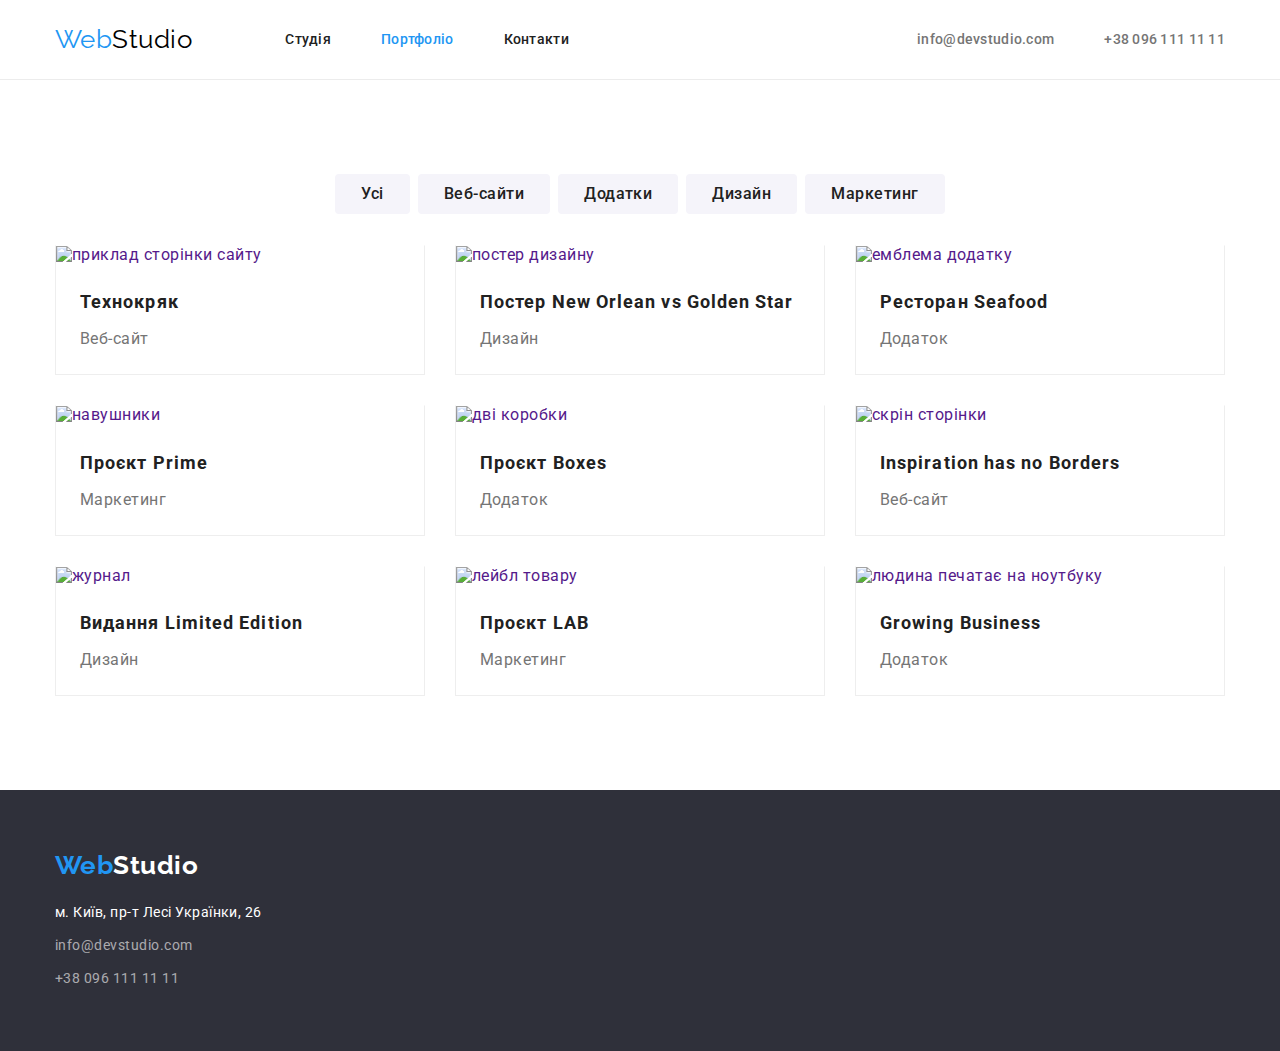
==== portfolio.html @ fc0b7656 "Добавляє стартове оформлення  hw-03" ====
<!DOCTYPE html>
<html lang="uk">
  <head>
    <meta charset="UTF-8" />
    <meta http-equiv="X-UA-Compatible" content="IE=edge" />
    <meta name="viewport" content="width=device-width, initial-scale=1.0" />
    <title>Портфоліо</title>
    <link rel="preconnect" href="https://fonts.googleapis.com" />
    <link rel="preconnect" href="https://fonts.gstatic.com" crossorigin />
    <link
      href="https://fonts.googleapis.com/css2?family=Raleway:wght@700&family=Roboto:wght@400;500;700;900&display=swap"
      rel="stylesheet"
    />
    <link
      rel="stylesheet"
      href="https://cdnjs.cloudflare.com/ajax/libs/modern-normalize/1.1.0/modern-normalize.min.css"
    />
    <link rel="stylesheet" href="./css/styles.css" />
  </head>
  <body>
    <!--Section header-->
    <header class="page-header">
      <div class="container">
        <div class="main-site">
          <nav class="main-nav">
            <a href="./index.html" class="logo link"><span class="logo-web">Web</span>Studio</a>
            <ul class="site-nav list">
              <li class="item">
                <a href="./index.html" class="link">Студія</a>
              </li>
              <li class="item">
                <a href="./portfolio.html" class="link current">Портфоліо</a>
              </li>
              <li class="item">
                <a href="" class="link">Контакти</a>
              </li>
            </ul>
          </nav>
          <ul class="auth-nav list">
            <li class="item">
              <a
                href="mailto:info@devstudio.com"
                target="_blank"
                rel="noopener noreferrer nofollow"
                class="link"
                >info@devstudio.com</a
              >
            </li>
            <li class="item">
              <a
                href="tel:+380961111111"
                target="_blank"
                rel="noopener noreferrer nofollow"
                class="link"
                >+38 096 111 11 11</a
              >
            </li>
          </ul>
        </div>
      </div>
    </header>
    <!--Section main-->
    <main>
      <!--Section proposition-->
      <section class="proposition section">
        <div class="container">
          <h1 class="visually-hidden">Види послуг</h1>
          <ul class="button-list list">
            <li class="item">
              <button type="button" class="btn">Усі</button>
            </li>
            <li class="item">
              <button type="button" class="btn">Веб-сайти</button>
            </li>
            <li class="item">
              <button type="button" class="btn">Додатки</button>
            </li>
            <li class="item">
              <button type="button" class="btn">Дизайн</button>
            </li>
            <li class="item">
              <button type="button" class="btn">Маркетинг</button>
            </li>
          </ul>
        </div>
        <div class="container">
          <ul class="proposition-list list">
            <li class="item">
              <div class="border-cards">
                <a href="" class="proposition-item link">
                  <img src="./images/web-page.jpg" alt="приклад сторінки сайту" width="370" />
                </a>
                <a href="" class="proposition-item link">
                  <h2 class="proposition-title">Технокряк</h2>
                </a>
                <a href="" class="proposition-item link">
                  <p class="proposition-text">Веб-сайт</p>
                </a>
              </div class="border-cards">
            </li>
            <li class="item">
              <div class="border-cards">
                <a href="" class="proposition-item link">
                  <img src="./images/poster-ph.jpg" alt="постер дизайну" width="370" />
                </a>
                <a href="" class="proposition-item link">
                  <h2 class="proposition-title">Постер New Orlean vs Golden Star</h2>
                </a>
                <a href="" class="proposition-item link">
                  <p class="proposition-text">Дизайн</p>
                </a>
              </div class="border-cards">
            </li>
            <li class="item">
              <div class="border-cards">
                <a href="" class="proposition-item link">
                  <img src="./images/emblem-ph.jpg" alt="емблема додатку" width="370" />
                </a>
                <a href="" class="proposition-item link">
                  <h2 class="proposition-title">Ресторан Seafood</h2>
                </a>
                <a href="" class="proposition-item link">
                  <p class="proposition-text">Додаток</p>
                </a>
              </div class="border-cards">
            </li>
            <li class="item">
             <div class="border-cards">
                <a href="" class="proposition-item link">
                  <img src="./images/headphones-ph.jpg" alt="навушники" width="370" />
                </a>
                <a href="" class="proposition-item link">
                  <h2 class="proposition-title">Проєкт Prime</h2>
                </a>
                <a href="" class="proposition-item link">
                  <p class="proposition-text">Маркетинг</p>
                </a>
             </div class="border-cards">
            </li>
            <li class="item">
              <div class="border-cards">
                <a href="" class="proposition-item link">
                  <img src="./images/boxes-ph.jpg" alt="дві коробки" width="370" />
                </a>
                <a href="" class="proposition-item link">
                  <h2 class="proposition-title">Проєкт Boxes</h2>
                </a>
                <a href="" class="proposition-item link">
                  <p class="proposition-text">Додаток</p>
                </a>
              </div class="border-cards">
            </li>
            <li class="item">
              <div class="border-cards">
                <a href="" class="proposition-item link">
                  <img src="./images/screen-ph.jpg" alt="скрін сторінки" width="370" />
                </a>
                <a href="" class="proposition-item link">
                  <h2 class="proposition-title">Inspiration has no Borders</h2>
                </a>
                <a href="" class="proposition-item link">
                  <p class="proposition-text">Веб-сайт</p>
                </a>
              </div class="border-cards">
            </li>
            <li class="item">
              <div class="border-cards">
              <a href="" class="proposition-item link">
                <img src="./images/magazine-ph.jpg" alt="журнал" width="370" />
              </a>
              <a href="" class="proposition-item link">
                  <h2 class="proposition-title">Видання Limited Edition</h2>
                </a>
                <a href="" class="proposition-item link">
                  <p class="proposition-text">Дизайн</p>
                </a>
              </div>
            </li>
            <li class="item">
              <div class="border-cards">
                  <a href="" class="proposition-item link">
                    <img src="./images/label-ph.jpg" alt="лейбл товару" width="370" />
                  </a>
                  <a href="" class="proposition-item link">
                    <h2 class="proposition-title">Проєкт LAB</h2>
                  </a>
                  <a href="" class="proposition-item link">
                    <p class="proposition-text">Маркетинг</p>
                  </a>
               </div class="border-cards">
            </li>
            <li class="item">
              <div class="border-cards">
                <a href="" class="proposition-item link">
                  <img src="./images/laptop-ph.jpg" alt="людина печатає на ноутбуку" width="370" />
                </a>
                <a href="" class="proposition-item link">
                  <h2 class="proposition-title">Growing Business</h2>
                </a>
                <a href="" class="proposition-item link">
                  <p class="proposition-text">Додаток</p>
                </a>
              </div class="border-cards">
            </li>
          </ul>
        </div>
      </section>
    </main>
    <footer class="footer">
      <div class="container">
        <a href="./index.html" class="footer-logo link"
          ><span class="footer-logo-web">Web</span>Studio</a
        >
        <address class="address">
          <ul class="address-list list">
            <li class="adress-list-item">
              <a
                class="address-text link"
                href="https://goo.gl/maps/JUPpin5RbH5UVB4i6"
                target="_blank"
                rel="noopener noreferrer"
              >
                м. Київ, пр-т Лесі Українки, 26</a
              >
            </li>
            <li class="adress-list-item">
              <a
                class="address-mail link"
                href="mailto:info@devstudio.com"
                target="_blank"
                rel="noopener noreferrer nofollow"
                >info@devstudio.com</a
              >
            </li>
            <li class="adress-list-item">
              <a
                class="address-tel link"
                href="tel:+380961111111"
                target="_blank"
                rel="noopener noreferrer nofollow"
                >+38 096 111 11 11</a
              >
            </li>
          </ul>
        </address>
      </div>
    </footer>
  </body>
</html>
---- css/styles.css ----
/*html {
  box-sizing: border-box;
}

*,
*::before,
*::after {
  box-sizing: inherit;
}*/
:root {
  --primary-text-color: #757575;
  --secondary-text-color: #212121;
  --accent-text-color: #2196f3;
  --white-text-color: #ffffff;
  --black-text-color: #000000;
  --primary-background-color: #ffffff;
  --secondary-background-color: #f5f4fa;
  --accent-background-color: #2196f3;
  --footer-background-color: #2f303a;
  --logo-font-family: 'Raleway', 'cursive';
}
body {
  background-color: var(--primary-background-color);
  color: var(--primary-text-color);
  font-family: 'Roboto', sans-serif;
  font-style: normal;
  font-weight: 400;
  letter-spacing: 0.03em;
}
.container {
  width: 1200px;
  margin: 0 auto;
  padding-left: 15px;
  padding-right: 15px;
  /* outline: 1px dotted red; */
}
.section {
  padding-top: 94px;
  padding-bottom: 94px;
  margin-top: 0px;
  margin-bottom: 0px;
  /*outline: 1px dashed red;*/
}
h1,
h2,
h3,
h4,
h5,
h6,
ul,
p {
  padding: 0 0;
  margin: 0 0;
}
/* ----- section header -------*/
.list {
  list-style: none;
}
.link {
  display: block;
  text-decoration: none;
}
.link:hover,
.link:focus {
  color: var(--accent-text-color);
}
.page-header {
  height: 80px;
  border-bottom: 1px solid #ececec;
}
.logo {
  margin-right: 93px;
  padding-top: 24px;
  padding-bottom: 25px;
  color: var(--black-text-color);
  font-family: var(--logo-font-family);
  font-size: 26px;
  line-height: 1.2;
}
.logo-web {
  color: var(--accent-text-color);
}

.main-site {
  display: flex;
  align-items: center;
}
.main-nav {
  display: flex;
  align-items: center;
}
.site-nav {
  display: flex;
}
.site-nav .item {
  margin-right: 50px;
}
.site-nav .item:last-child {
  margin-right: 0px;
}
.site-nav .link {
  display: block;
  padding: 32px 0px;

  color: var(--secondary-text-color);
  font-weight: 500;
  font-size: 14px;
  line-height: 1.14;
  letter-spacing: 0.02em;
}
.site-nav .link:hover,
.site-nav .link:focus {
  color: var(--accent-text-color);
}
.site-nav .link.current {
  color: var(--accent-text-color);
}
.auth-nav {
  display: flex;
  align-items: center;
  margin-left: auto;
}
.auth-nav .item + .item {
  margin-left: 50px;
}
.auth-nav .link {
  display: block;
  padding: 32px 0px;

  color: var(--primary-text-color);
  font-weight: 500;
  font-size: 14px;
  line-height: 1.14;
  letter-spacing: 0.02em;
}
.auth-nav .link:hover,
.auth-nav .link:focus {
  color: var(--accent-text-color);
}
/*-------- section hero ----------*/
.hero {
  text-align: center;
  background-color: #2f303a;
  padding-top: 200px;
  padding-bottom: 200px;
}

.hero-title {
  width: 696px;
  margin: auto;

  color: var(--white-text-color);
  font-weight: 900;
  font-size: 44px;
  line-height: 1.36;
  letter-spacing: 0.06em;
  text-transform: uppercase;
}
.hero-button {
  display: inline-block;
  margin-top: 30px;
  min-width: 216px;
  padding: 10px 32px;

  color: var(--white-text-color);
  font-family: inherit;
  font-weight: 700;
  font-size: 16px;
  line-height: 1.87;
  letter-spacing: 0.06em;
  text-align: center;
  background: var(--accent-background-color);
  box-shadow: 0px 4px 4px rgba(0, 0, 0, 0.15);
  border: 1px solid transparent;
  border-radius: 4px;
}

.hero-button:hover,
.hero-button:focus,
.hero-button:active {
  cursor: pointer;
  background: #188ce8;
}

/* -----section adjectives-----*/
.visually-hidden {
  position: absolute;
  white-space: nowrap;
  width: 1px;
  height: 1px;
  overflow: hidden;
  border: 0;
  padding: 0;
  clip: rect(0 0 0 0);
  clip-path: inset(50%);
  margin: -1px;
}
.adjectives {
  padding-bottom: 0;
}
.adjectives-type {
  display: flex;
}
.adjectives-type .item {
  display: flex;
  flex-direction: column;
  flex-wrap: wrap;
  width: 270px;
}
.adjectives-type .item + .item {
  margin-left: 30px;
}

.adjectives-title {
  padding-bottom: 10px;
  color: var(--secondary-text-color);
  font-weight: 700;
  font-size: 14px;
  line-height: 1.14;
  text-transform: uppercase;
}
.adjectives-text {
  font-size: 14px;
  line-height: 1.71;
}
/* -------------sectiong works---------*/
.photo {
  display: block;
  margin-bottom: 0;
  padding-bottom: 0;
}
.works-title,
.team-title {
  font-weight: 700;
  font-size: 36px;
  line-height: 1.16;
  text-align: center;
  color: var(--secondary-text-color);
}
.works-type {
  display: flex;
  margin-top: 50px;
}
.works-type .item {
  display: flex;
}
.works-type .item + .item {
  margin-left: 30px;
}

/* -------------sectiong team---------*/
.team {
  background-color: var(--secondary-background-color);
}
.team-type {
  display: flex;
}
.team-type .item {
  display: flex;
  margin-top: 50px;
  flex-direction: column;
  align-items: center;

  background: #ffffff;
  box-shadow: 0px 1px 3px rgba(0, 0, 0, 0.12), 0px 1px 1px rgba(0, 0, 0, 0.14),
    0px 2px 1px rgba(0, 0, 0, 0.2);
  border-radius: 0px 0px 4px 4px;
}
.team-type .item + .item {
  margin-left: 30px;
}
.team-title-name {
  margin-top: 30px;
  color: var(--secondary-text-color);
  font-weight: 500;
  font-size: 16px;
  line-height: 1.18;
}
.team-text {
  margin-top: 10px;
  margin-bottom: 30px;
  font-size: 16px;
  line-height: 1.18;
}
/* -------footer-------*/
.footer {
  padding-top: 60px;
  padding-bottom: 60px;
  background-color: var(--footer-background-color);
}
.footer-logo {
  padding-bottom: 20px;

  font-family: var(--logo-font-family);
  font-weight: 700;
  font-size: 26px;
  line-height: 1.19;
  color: var(--white-text-color);
}
.footer-logo-web {
  color: var(--accent-text-color);
}
.address {
  font-style: normal;
  font-size: 14px;
  line-height: 1.71;
}
.address-text {
  color: var(--white-text-color);
  display: block;
  padding-bottom: 9px;
}
/* .adress-list-item {
  margin-bottom: 9px;
}
.adress-list-item:last-child {
  margin: 0px;
} */
.address-mail,
.address-tel {
  color: rgba(255, 255, 255, 0.6);
}
.address-mail {
  padding-bottom: 9px;
}

/* ---------portfolio page---------*/
.btn {
  display: block;
  padding: 6px 25px;
  font-family: inherit;
  font-style: inherit;
  font-weight: 500;
  font-size: 16px;
  line-height: 1.62;
  text-align: center;
  letter-spacing: inherit;
  cursor: pointer;
  color: var(--secondary-text-color);
  background: var(--secondary-background-color);
  border-radius: 4px;
  border: 1px solid transparent;
}
.btn:hover,
.btn:focus,
.btn:active {
  display: block;
  font-family: inherit;
  font-style: inherit;
  font-weight: 500;
  font-size: 16px;
  line-height: 1.62;
  text-align: center;
  letter-spacing: inherit;
  cursor: pointer;
  color: var(--white-text-color);
  background: var(--accent-background-color);
  box-shadow: 0px 3px 1px rgba(0, 0, 0, 0.1), 0px 1px 2px rgba(0, 0, 0, 0.08),
    0px 2px 2px rgba(0, 0, 0, 0.12);
  border-radius: 4px;
  border: 1px solid transparent;
}
.button-list .item {
  display: flex;
  flex-direction: column;
}
.button-list .item + .item {
  margin-left: 8px;
  padding-bottom: 16px;
}
.button-list {
  display: flex;
  justify-content: center;
  /* margin-bottom: 50px; */
}

/*.proposition-item {
  color: inherit;
}*/
.proposition-title {
  margin-top: 20px;
  margin-left: 24px;
  margin-right: 24px;
  font-weight: 700;
  font-size: 18px;
  line-height: 2;
  letter-spacing: 0.06em;
  color: var(--secondary-text-color);
}
.proposition-text {
  margin-top: 4px;
  margin-bottom: 20px;
  margin-left: 24px;
  margin-right: 24px;
  font-size: 16px;
  line-height: 1.87;
  color: var(--primary-text-color);
}
.proposition-list .item {
  display: flex;
  width: calc((100-60px / 3));
  margin: 15px;
  flex-direction: column;
  align-items: flex-start;
  /* border-bottom: 1px solid #eeeeee;*/
}
.proposition-list .item:nth-last-child(-n + 3) {
  margin-bottom: 0;
}
.proposition-list {
  display: flex;
  flex-wrap: wrap;
  margin: 0 -15px;
}
/* .border-cards {
  margin: 20 120px;
  border-left: 1px solid #eee;
  border-right: 1px solid #eee;
  border-top: 1px solid transparent;
  border-bottom: 1px solid #eee;
} */
.border-cards {
  width: 370px;
  border-top: 1px solid transparent;
  border-bottom: 1px solid #eee;
  border-right: 1px solid #eee;
  border-left: 1px solid #eee;
}
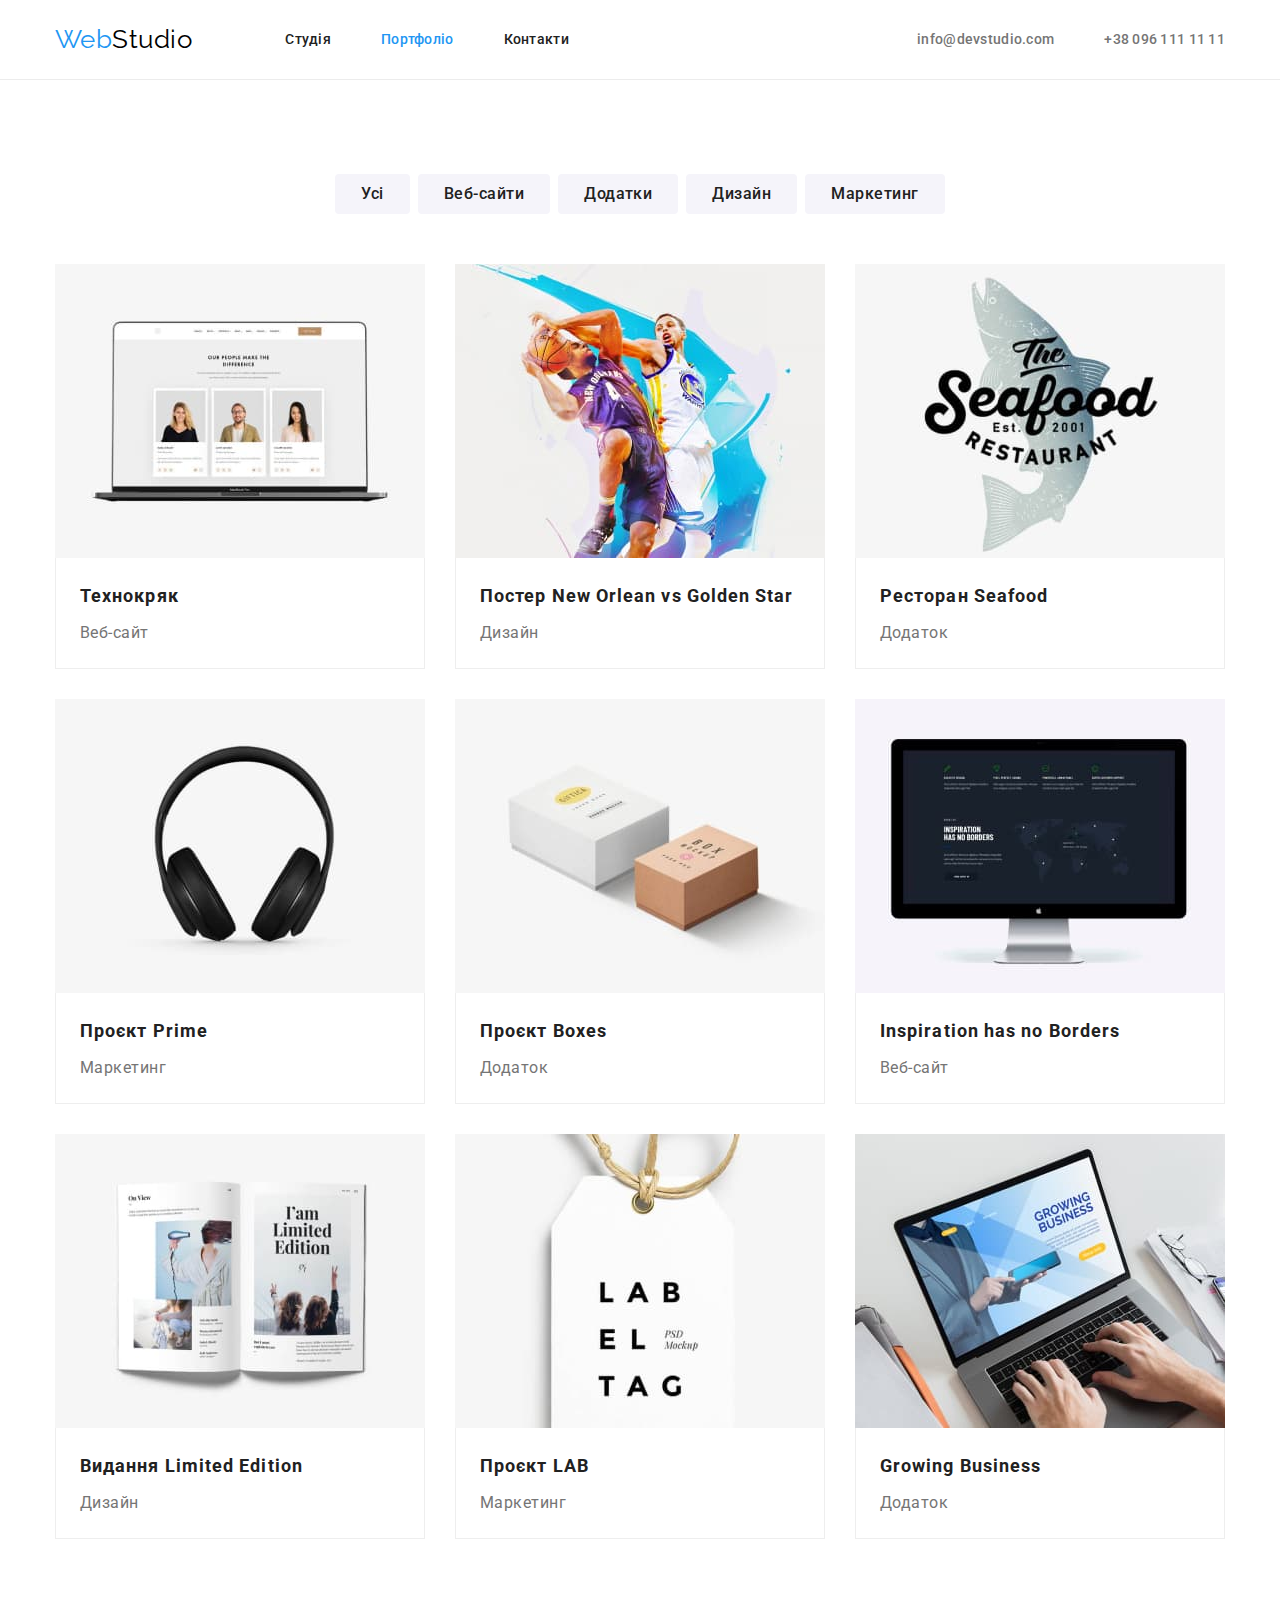
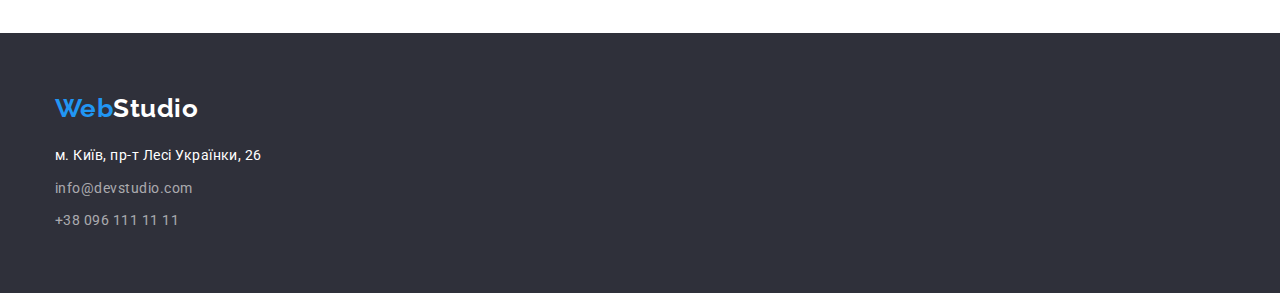
==== commit 9e20ad98: "Змінює властивості в сітці сторінки Портфоліо" ====
--- a/portfolio.html
+++ b/portfolio.html
@@ -32,7 +32,7 @@
                 <a href="./portfolio.html" class="link current">Портфоліо</a>
               </li>
               <li class="item">
-                <a href="" class="link">Контакти</a>
+                <a href="#" class="link">Контакти</a>
               </li>
             </ul>
           </nav>
@@ -82,125 +82,91 @@
               <button type="button" class="btn">Маркетинг</button>
             </li>
           </ul>
-        </div>
-        <div class="container">
           <ul class="proposition-list list">
             <li class="item">
+              <a href="#" class="proposition-item link">
+                <img src="./images/web-page.jpg" alt="приклад сторінки сайту" width="370" />
+                <div class="border-cards">
+                  <div class="proposition-item link">
+                    <h2 class="proposition-title">Технокряк</h2>
+                  </div>
+                  <div class="proposition-item link">
+                    <p class="proposition-text">Веб-сайт</p>
+                  </div>
+                </div>
+              </a>
+            </li>
+            <li class="item">
+              <a href="#" class="proposition-item link">
+                <img src="./images/poster-ph.jpg" alt="постер дизайну" width="370" />
+                <div class="border-cards">
+                  <div><h2 class="proposition-title">Постер New Orlean vs Golden Star</h2></div>
+                  <div><p class="proposition-text">Дизайн</p></div>
+                </div>
+              </a>
+            </li>
+            <li class="item">
+              <a href="#" class="proposition-item link">
+                <img src="./images/emblem-ph.jpg" alt="емблема додатку" width="370" />
+                <div class="border-cards">
+                  <div><h2 class="proposition-title">Ресторан Seafood</h2></div>
+                  <div><p class="proposition-text">Додаток</p></div>
+                </div>
+              </a>
+            </li>
+            <li class="item">
+              <a href="#" class="proposition-item link">
+                <img src="./images/headphones-ph.jpg" alt="навушники" width="370" />
+                <div class="border-cards">
+                  <div><h2 class="proposition-title">Проєкт Prime</h2></div>
+                  <div><p class="proposition-text">Маркетинг</p></div>
+                </div>
+              </a>
+            </li>
+            <li class="item">
+              <a href="#" class="proposition-item link">
+                <img src="./images/boxes-ph.jpg" alt="дві коробки" width="370" />
+                <div class="border-cards">
+                  <div><h2 class="proposition-title">Проєкт Boxes</h2></div>
+                  <div><p class="proposition-text">Додаток</p></div>
+                </div>
+              </a>
+            </li>
+            <li class="item">
+              <a href="#" class="proposition-item link">
+                <img src="./images/screen-ph.jpg" alt="скрін сторінки" width="370" />
+                <div class="border-cards">
+                  <div><h2 class="proposition-title">Inspiration has no Borders</h2></div>
+                  <div><p class="proposition-text">Веб-сайт</p></div>
+                </div>
+              </a>
+            </li>
+            <li class="item">
+              <a href="#" class="proposition-item link">
+                <img src="./images/magazine-ph.jpg" alt="журнал" width="370" />
+                <div class="border-cards">
+                  <div><h2 class="proposition-title">Видання Limited Edition</h2></div>
+                  <div><p class="proposition-text">Дизайн</p></div>
+                </div>
+              </a>
+            </li>
+            <li class="item">
+              <a href="#" class="proposition-item link">
+                <img src="./images/label-ph.jpg" alt="лейбл товару" width="370" />
+                <div class="border-cards">
+                  <div><h2 class="proposition-title">Проєкт LAB</h2></div>
+                  <div><p class="proposition-text">Маркетинг</p></div>
+                </div>
+              </a>
+            </li>
+            <li class="item">
+              <a href="#" class="proposition-item link">
+                <img src="./images/laptop-ph.jpg" alt="людина печатає на ноутбуку" width="370" />
+              </a>
               <div class="border-cards">
-                <a href="" class="proposition-item link">
-                  <img src="./images/web-page.jpg" alt="приклад сторінки сайту" width="370" />
-                </a>
-                <a href="" class="proposition-item link">
-                  <h2 class="proposition-title">Технокряк</h2>
-                </a>
-                <a href="" class="proposition-item link">
-                  <p class="proposition-text">Веб-сайт</p>
-                </a>
-              </div class="border-cards">
-            </li>
-            <li class="item">
-              <div class="border-cards">
-                <a href="" class="proposition-item link">
-                  <img src="./images/poster-ph.jpg" alt="постер дизайну" width="370" />
-                </a>
-                <a href="" class="proposition-item link">
-                  <h2 class="proposition-title">Постер New Orlean vs Golden Star</h2>
-                </a>
-                <a href="" class="proposition-item link">
-                  <p class="proposition-text">Дизайн</p>
-                </a>
-              </div class="border-cards">
-            </li>
-            <li class="item">
-              <div class="border-cards">
-                <a href="" class="proposition-item link">
-                  <img src="./images/emblem-ph.jpg" alt="емблема додатку" width="370" />
-                </a>
-                <a href="" class="proposition-item link">
-                  <h2 class="proposition-title">Ресторан Seafood</h2>
-                </a>
-                <a href="" class="proposition-item link">
-                  <p class="proposition-text">Додаток</p>
-                </a>
-              </div class="border-cards">
-            </li>
-            <li class="item">
-             <div class="border-cards">
-                <a href="" class="proposition-item link">
-                  <img src="./images/headphones-ph.jpg" alt="навушники" width="370" />
-                </a>
-                <a href="" class="proposition-item link">
-                  <h2 class="proposition-title">Проєкт Prime</h2>
-                </a>
-                <a href="" class="proposition-item link">
-                  <p class="proposition-text">Маркетинг</p>
-                </a>
-             </div class="border-cards">
-            </li>
-            <li class="item">
-              <div class="border-cards">
-                <a href="" class="proposition-item link">
-                  <img src="./images/boxes-ph.jpg" alt="дві коробки" width="370" />
-                </a>
-                <a href="" class="proposition-item link">
-                  <h2 class="proposition-title">Проєкт Boxes</h2>
-                </a>
-                <a href="" class="proposition-item link">
-                  <p class="proposition-text">Додаток</p>
-                </a>
-              </div class="border-cards">
-            </li>
-            <li class="item">
-              <div class="border-cards">
-                <a href="" class="proposition-item link">
-                  <img src="./images/screen-ph.jpg" alt="скрін сторінки" width="370" />
-                </a>
-                <a href="" class="proposition-item link">
-                  <h2 class="proposition-title">Inspiration has no Borders</h2>
-                </a>
-                <a href="" class="proposition-item link">
-                  <p class="proposition-text">Веб-сайт</p>
-                </a>
-              </div class="border-cards">
-            </li>
-            <li class="item">
-              <div class="border-cards">
-              <a href="" class="proposition-item link">
-                <img src="./images/magazine-ph.jpg" alt="журнал" width="370" />
-              </a>
-              <a href="" class="proposition-item link">
-                  <h2 class="proposition-title">Видання Limited Edition</h2>
-                </a>
-                <a href="" class="proposition-item link">
-                  <p class="proposition-text">Дизайн</p>
-                </a>
+                <div><h2 class="proposition-title">Growing Business</h2></div>
+                <div><p class="proposition-text">Додаток</p></div>
               </div>
-            </li>
-            <li class="item">
-              <div class="border-cards">
-                  <a href="" class="proposition-item link">
-                    <img src="./images/label-ph.jpg" alt="лейбл товару" width="370" />
-                  </a>
-                  <a href="" class="proposition-item link">
-                    <h2 class="proposition-title">Проєкт LAB</h2>
-                  </a>
-                  <a href="" class="proposition-item link">
-                    <p class="proposition-text">Маркетинг</p>
-                  </a>
-               </div class="border-cards">
-            </li>
-            <li class="item">
-              <div class="border-cards">
-                <a href="" class="proposition-item link">
-                  <img src="./images/laptop-ph.jpg" alt="людина печатає на ноутбуку" width="370" />
-                </a>
-                <a href="" class="proposition-item link">
-                  <h2 class="proposition-title">Growing Business</h2>
-                </a>
-                <a href="" class="proposition-item link">
-                  <p class="proposition-text">Додаток</p>
-                </a>
-              </div class="border-cards">
             </li>
           </ul>
         </div>
--- a/css/styles.css
+++ b/css/styles.css
@@ -229,6 +229,9 @@
   margin-bottom: 0;
   padding-bottom: 0;
 }
+img {
+  display: block;
+}
 .works-title,
 .team-title {
   font-weight: 700;
@@ -289,7 +292,7 @@
   background-color: var(--footer-background-color);
 }
 .footer-logo {
-  padding-bottom: 20px;
+  margin-bottom: 20px;
 
   font-family: var(--logo-font-family);
   font-weight: 700;
@@ -308,21 +311,20 @@
 .address-text {
   color: var(--white-text-color);
   display: block;
-  padding-bottom: 9px;
-}
-/* .adress-list-item {
+}
+.adress-list-item {
   margin-bottom: 9px;
 }
 .adress-list-item:last-child {
   margin: 0px;
-} */
+}
 .address-mail,
 .address-tel {
   color: rgba(255, 255, 255, 0.6);
 }
-.address-mail {
+/* .address-mail {
   padding-bottom: 9px;
-}
+} */
 
 /* ---------portfolio page---------*/
 .btn {
@@ -371,14 +373,9 @@
 .button-list {
   display: flex;
   justify-content: center;
-  /* margin-bottom: 50px; */
-}
-
-/*.proposition-item {
-  color: inherit;
-}*/
+  margin-bottom: 34px;
+}
 .proposition-title {
-  margin-top: 20px;
   margin-left: 24px;
   margin-right: 24px;
   font-weight: 700;
@@ -389,40 +386,30 @@
 }
 .proposition-text {
   margin-top: 4px;
-  margin-bottom: 20px;
   margin-left: 24px;
   margin-right: 24px;
   font-size: 16px;
   line-height: 1.87;
   color: var(--primary-text-color);
 }
+.proposition-list {
+  display: flex;
+  flex-wrap: wrap;
+  gap: 30px;
+}
 .proposition-list .item {
   display: flex;
   width: calc((100-60px / 3));
-  margin: 15px;
   flex-direction: column;
   align-items: flex-start;
-  /* border-bottom: 1px solid #eeeeee;*/
 }
 .proposition-list .item:nth-last-child(-n + 3) {
   margin-bottom: 0;
 }
-.proposition-list {
-  display: flex;
-  flex-wrap: wrap;
-  margin: 0 -15px;
-}
-/* .border-cards {
-  margin: 20 120px;
-  border-left: 1px solid #eee;
-  border-right: 1px solid #eee;
-  border-top: 1px solid transparent;
-  border-bottom: 1px solid #eee;
-} */
+
 .border-cards {
   width: 370px;
-  border-top: 1px solid transparent;
-  border-bottom: 1px solid #eee;
-  border-right: 1px solid #eee;
-  border-left: 1px solid #eee;
-}
+  padding: 20px 0 20px 0;
+  border: 1px solid #eee;
+  border-top: 0;
+}
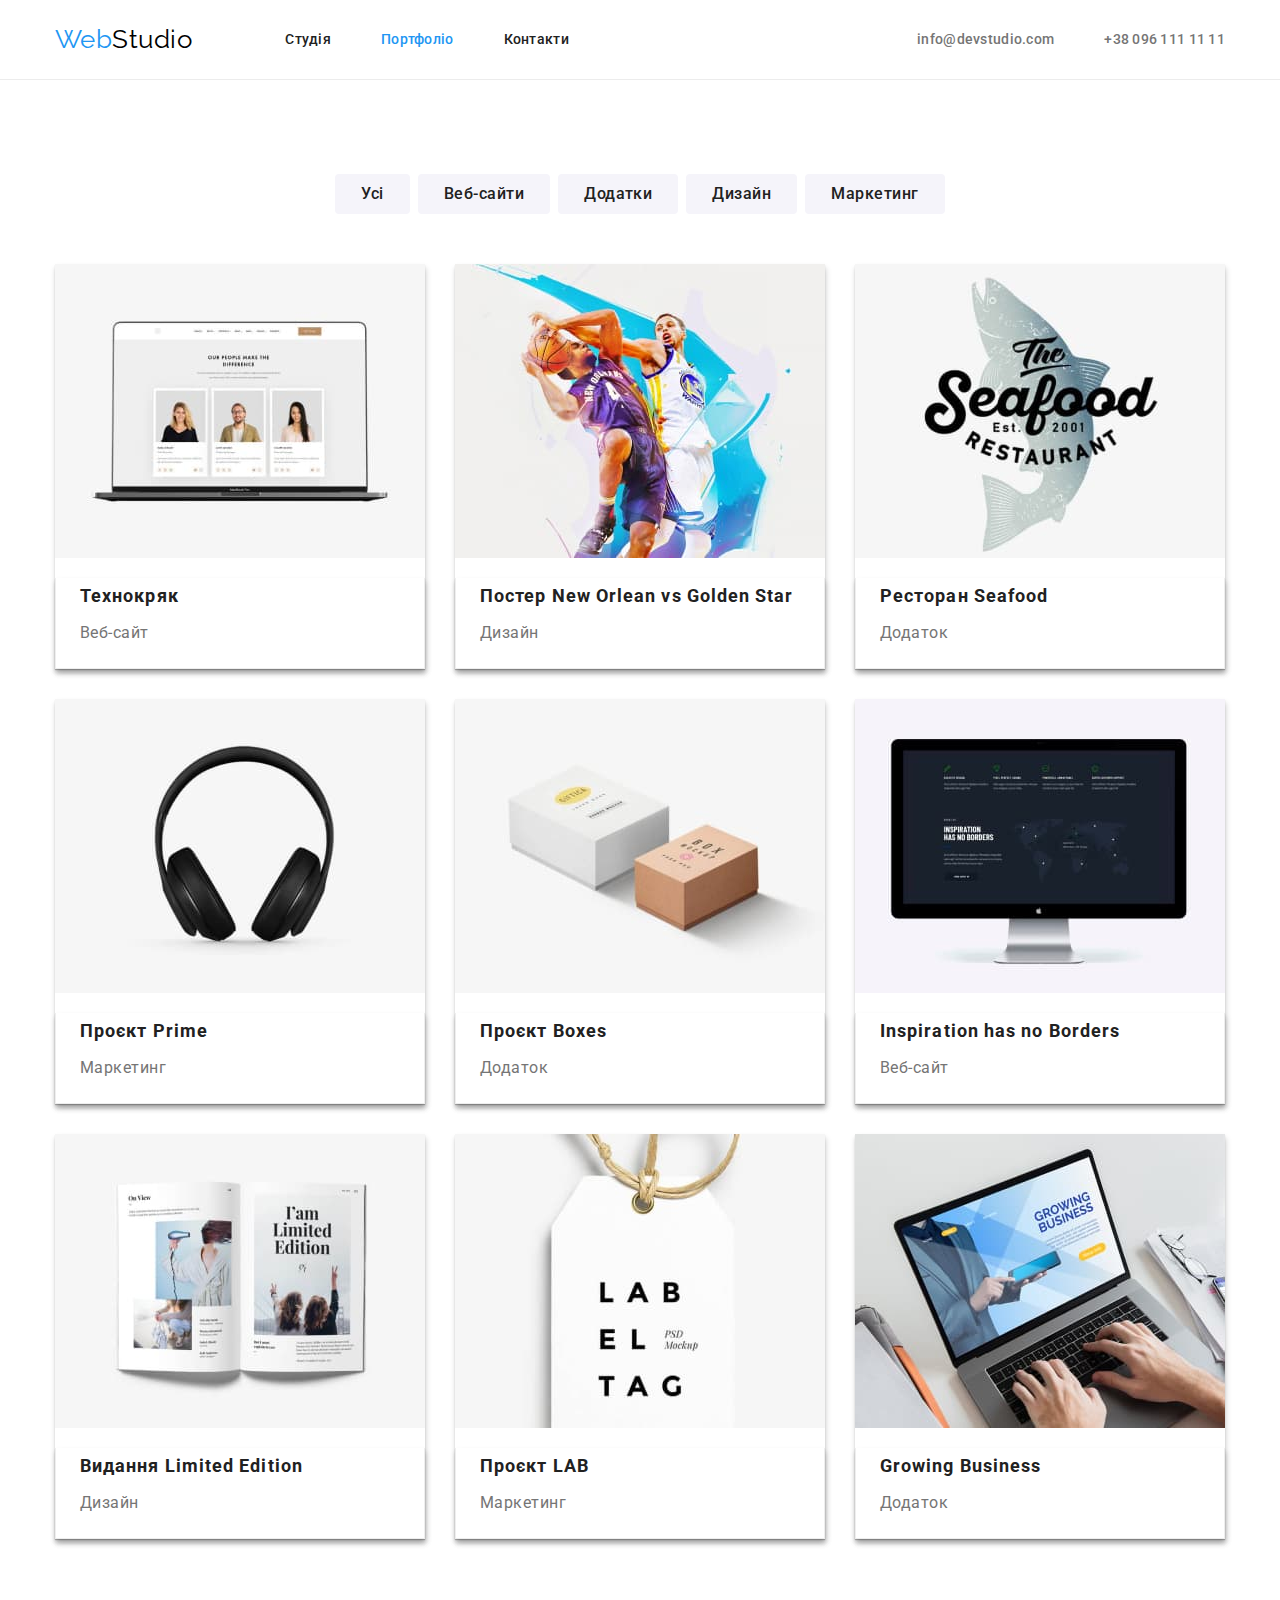
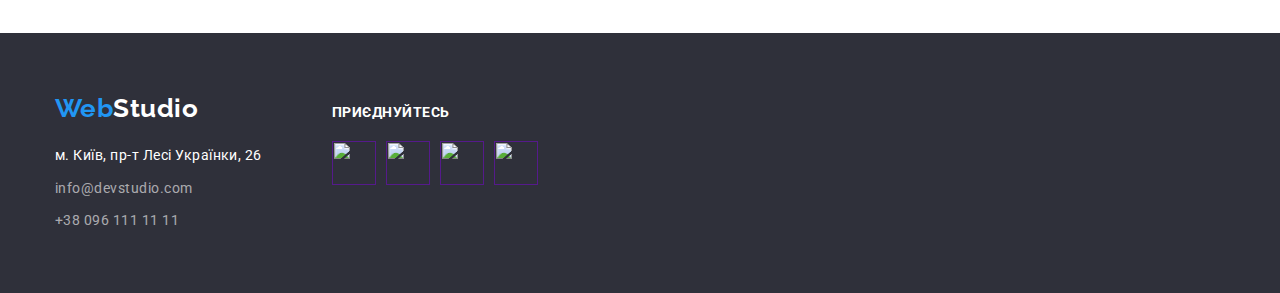
==== commit 2422c0fd: "Добавляє позиціонування майбутніх іконок" ====
--- a/portfolio.html
+++ b/portfolio.html
@@ -83,90 +83,167 @@
             </li>
           </ul>
           <ul class="proposition-list list">
-            <li class="item">
-              <a href="#" class="proposition-item link">
-                <img src="./images/web-page.jpg" alt="приклад сторінки сайту" width="370" />
-                <div class="border-cards">
-                  <div class="proposition-item link">
+            <li class="proposition-item">
+              <a href="#" class="proposition-link link">
+                <img
+                  class="proposition-img"
+                  src="./images/page-portfolio/web-page.jpg"
+                  alt="приклад сторінки сайту"
+                  width="370"
+                />
+                <div class="proposition-border">
+                  <div class="border-cards link">
                     <h2 class="proposition-title">Технокряк</h2>
                   </div>
-                  <div class="proposition-item link">
+                  <div class="border-cards link">
                     <p class="proposition-text">Веб-сайт</p>
                   </div>
                 </div>
               </a>
             </li>
-            <li class="item">
-              <a href="#" class="proposition-item link">
-                <img src="./images/poster-ph.jpg" alt="постер дизайну" width="370" />
-                <div class="border-cards">
-                  <div><h2 class="proposition-title">Постер New Orlean vs Golden Star</h2></div>
-                  <div><p class="proposition-text">Дизайн</p></div>
-                </div>
-              </a>
-            </li>
-            <li class="item">
-              <a href="#" class="proposition-item link">
-                <img src="./images/emblem-ph.jpg" alt="емблема додатку" width="370" />
-                <div class="border-cards">
-                  <div><h2 class="proposition-title">Ресторан Seafood</h2></div>
-                  <div><p class="proposition-text">Додаток</p></div>
-                </div>
-              </a>
-            </li>
-            <li class="item">
-              <a href="#" class="proposition-item link">
-                <img src="./images/headphones-ph.jpg" alt="навушники" width="370" />
-                <div class="border-cards">
-                  <div><h2 class="proposition-title">Проєкт Prime</h2></div>
-                  <div><p class="proposition-text">Маркетинг</p></div>
-                </div>
-              </a>
-            </li>
-            <li class="item">
-              <a href="#" class="proposition-item link">
-                <img src="./images/boxes-ph.jpg" alt="дві коробки" width="370" />
-                <div class="border-cards">
-                  <div><h2 class="proposition-title">Проєкт Boxes</h2></div>
-                  <div><p class="proposition-text">Додаток</p></div>
-                </div>
-              </a>
-            </li>
-            <li class="item">
-              <a href="#" class="proposition-item link">
-                <img src="./images/screen-ph.jpg" alt="скрін сторінки" width="370" />
-                <div class="border-cards">
-                  <div><h2 class="proposition-title">Inspiration has no Borders</h2></div>
-                  <div><p class="proposition-text">Веб-сайт</p></div>
-                </div>
-              </a>
-            </li>
-            <li class="item">
-              <a href="#" class="proposition-item link">
-                <img src="./images/magazine-ph.jpg" alt="журнал" width="370" />
-                <div class="border-cards">
-                  <div><h2 class="proposition-title">Видання Limited Edition</h2></div>
-                  <div><p class="proposition-text">Дизайн</p></div>
-                </div>
-              </a>
-            </li>
-            <li class="item">
-              <a href="#" class="proposition-item link">
-                <img src="./images/label-ph.jpg" alt="лейбл товару" width="370" />
-                <div class="border-cards">
-                  <div><h2 class="proposition-title">Проєкт LAB</h2></div>
-                  <div><p class="proposition-text">Маркетинг</p></div>
-                </div>
-              </a>
-            </li>
-            <li class="item">
-              <a href="#" class="proposition-item link">
-                <img src="./images/laptop-ph.jpg" alt="людина печатає на ноутбуку" width="370" />
-              </a>
-              <div class="border-cards">
-                <div><h2 class="proposition-title">Growing Business</h2></div>
-                <div><p class="proposition-text">Додаток</p></div>
-              </div>
+            <li class="proposition-item">
+              <a href="#" class="proposition-link link">
+                <img
+                  class="proposition-img"
+                  src="./images/page-portfolio/poster-ph.jpg"
+                  alt="приклад сторінки сайту"
+                  width="370"
+                />
+                <div class="proposition-border">
+                  <div class="border-cards link">
+                    <h2 class="proposition-title">Постер New Orlean vs Golden Star</h2>
+                  </div>
+                  <div class="border-cards link">
+                    <p class="proposition-text">Дизайн</p>
+                  </div>
+                </div>
+              </a>
+            </li>
+            <li class="proposition-item">
+              <a href="#" class="proposition-link link">
+                <img
+                  class="proposition-img"
+                  src="./images/page-portfolio/emblem-ph.jpg"
+                  alt="приклад сторінки сайту"
+                  width="370"
+                />
+                <div class="proposition-border">
+                  <div class="border-cards link">
+                    <h2 class="proposition-title">Ресторан Seafood</h2>
+                  </div>
+                  <div class="border-cards link">
+                    <p class="proposition-text">Додаток</p>
+                  </div>
+                </div>
+              </a>
+            </li>
+            <li class="proposition-item">
+              <a href="#" class="proposition-link link">
+                <img
+                  class="proposition-img"
+                  src="./images/page-portfolio/headphones-ph.jpg"
+                  alt="приклад сторінки сайту"
+                  width="370"
+                />
+                <div class="proposition-border">
+                  <div class="border-cards link">
+                    <h2 class="proposition-title">Проєкт Prime</h2>
+                  </div>
+                  <div class="border-cards link">
+                    <p class="proposition-text">Маркетинг</p>
+                  </div>
+                </div>
+              </a>
+            </li>
+            <li class="proposition-item">
+              <a href="#" class="proposition-link link">
+                <img
+                  class="proposition-img"
+                  src="./images/page-portfolio/boxes-ph.jpg"
+                  alt="приклад сторінки сайту"
+                  width="370"
+                />
+                <div class="proposition-border">
+                  <div class="border-cards link">
+                    <h2 class="proposition-title">Проєкт Boxes</h2>
+                  </div>
+                  <div class="border-cards link">
+                    <p class="proposition-text">Додаток</p>
+                  </div>
+                </div>
+              </a>
+            </li>
+            <li class="proposition-item">
+              <a href="#" class="proposition-link link">
+                <img
+                  class="proposition-img"
+                  src="./images/page-portfolio/screen-ph.jpg"
+                  alt="приклад сторінки сайту"
+                  width="370"
+                />
+                <div class="proposition-border">
+                  <div class="border-cards link">
+                    <h2 class="proposition-title">Inspiration has no Borders</h2>
+                  </div>
+                  <div class="border-cards link">
+                    <p class="proposition-text">Веб-сайт</p>
+                  </div>
+                </div>
+              </a>
+            </li>
+            <li class="proposition-item">
+              <a href="#" class="proposition-link link">
+                <img
+                  class="proposition-img"
+                  src="./images/page-portfolio/magazine-ph.jpg"
+                  alt="приклад сторінки сайту"
+                  width="370"
+                />
+                <div class="proposition-border">
+                  <div class="border-cards link">
+                    <h2 class="proposition-title">Видання Limited Edition</h2>
+                  </div>
+                  <div class="border-cards link">
+                    <p class="proposition-text">Дизайн</p>
+                  </div>
+                </div>
+              </a>
+            </li>
+            <li class="proposition-item">
+              <a href="#" class="proposition-link link">
+                <img
+                  class="proposition-img"
+                  src="./images/page-portfolio/label-ph.jpg"
+                  alt="приклад сторінки сайту"
+                  width="370"
+                />
+                <div class="proposition-border">
+                  <div class="border-cards link">
+                    <h2 class="proposition-title">Проєкт LAB</h2>
+                  </div>
+                  <div class="border-cards link">
+                    <p class="proposition-text">Маркетинг</p>
+                  </div>
+                </div>
+              </a>
+            </li>
+            <li class="proposition-item">
+              <a href="#" class="proposition-link link">
+                <img
+                  class="proposition-img"
+                  src="./images/page-portfolio/laptop-ph.jpg"
+                  alt="приклад сторінки сайту"
+                  width="370"
+                />
+                <div class="proposition-border">
+                  <div class="border-cards link">
+                    <h2 class="proposition-title">Growing Business</h2>
+                  </div>
+                  <div class="border-cards link">
+                    <p class="proposition-text">Додаток</p>
+                  </div>
+                </div>
+              </a>
             </li>
           </ul>
         </div>
@@ -174,41 +251,66 @@
     </main>
     <footer class="footer">
       <div class="container">
-        <a href="./index.html" class="footer-logo link"
-          ><span class="footer-logo-web">Web</span>Studio</a
-        >
-        <address class="address">
-          <ul class="address-list list">
-            <li class="adress-list-item">
-              <a
-                class="address-text link"
-                href="https://goo.gl/maps/JUPpin5RbH5UVB4i6"
-                target="_blank"
-                rel="noopener noreferrer"
-              >
-                м. Київ, пр-т Лесі Українки, 26</a
-              >
-            </li>
-            <li class="adress-list-item">
-              <a
-                class="address-mail link"
-                href="mailto:info@devstudio.com"
-                target="_blank"
-                rel="noopener noreferrer nofollow"
-                >info@devstudio.com</a
-              >
-            </li>
-            <li class="adress-list-item">
-              <a
-                class="address-tel link"
-                href="tel:+380961111111"
-                target="_blank"
-                rel="noopener noreferrer nofollow"
-                >+38 096 111 11 11</a
-              >
-            </li>
-          </ul>
-        </address>
+        <div class="footer-wrapper">
+          <div class="footer-address">
+            <a href="./portfolio.html" class="footer-logo link"
+              ><span class="footer-logo-web">Web</span>Studio</a
+            >
+            <address class="address">
+              <ul class="address-list list">
+                <li class="adress-list-item">
+                  <a
+                    class="address-text link"
+                    href="https://goo.gl/maps/JUPpin5RbH5UVB4i6"
+                    target="_blank"
+                    rel="noopener noreferrer"
+                  >
+                    м. Київ, пр-т Лесі Українки, 26</a
+                  >
+                </li>
+                <li class="adress-list-item">
+                  <a
+                    class="address-mail link"
+                    href="mailto:info@devstudio.com"
+                    target="_blank"
+                    rel="noopener noreferrer nofollow"
+                    >info@devstudio.com</a
+                  >
+                </li>
+                <li class="adress-list-item">
+                  <a
+                    class="address-tel link"
+                    href="tel:+380961111111"
+                    target="_blank"
+                    rel="noopener noreferrer nofollow"
+                    >+38 096 111 11 11</a
+                  >
+                </li>
+              </ul>
+            </address>
+          </div>
+          <div class="footer-icon">
+            <h3 class="footer-subtitle">приєднуйтесь</h3>
+            <ul class="social-media-list list">
+              <li class="social-media-item">
+                <a class="link" href=""> <img class="icon-f" src="#" alt="" /></a>
+              </li>
+              <li class="social-media-item">
+                <a class="link" href=""> <img class="icon-f" src="#" alt="" /></a>
+              </li>
+              <li class="social-media-item">
+                <a class="link" href="">
+                  <img class="icon-f" src="#" alt="" />
+                </a>
+              </li>
+              <li class="social-media-item">
+                <a class="link" href="">
+                  <img class="icon-f" src="#" alt="" />
+                </a>
+              </li>
+            </ul>
+          </div>
+        </div>
       </div>
     </footer>
   </body>
--- a/css/styles.css
+++ b/css/styles.css
@@ -140,10 +140,37 @@
 /*-------- section hero ----------*/
 .hero {
   text-align: center;
-  background-color: #2f303a;
+  background-color: #c4c4c4;
+  background-image: linear-gradient(to right, rgba(47, 48, 58, 0.4)),
+    url('../images/symbols/bg-hero.jpg');
+  background-size: contain;
   padding-top: 200px;
   padding-bottom: 200px;
-}
+  max-width: 1600px;
+  height: 600px;
+  margin-left: auto;
+  margin-right: auto;
+  outline: 1px solid red;
+}
+/* .thumb {
+   height: 600px;
+  width: 1600px;
+}
+.thumb > .bg-image {
+  display: block;
+  height: 100%;
+  width: 100%;
+} */
+/* .overlay {
+  max-width: 1600px;
+  height: 600px;
+  margin-left: auto;
+  margin-right: auto;
+  outline: 1px solid red;
+  background-image: linear-gradient(to right rgba(47, 48, 58, 0.4));
+  /* background-repeat: no-repeat;
+  background-size: cover;
+  background-position: center; */
 
 .hero-title {
   width: 696px;
@@ -203,15 +230,45 @@
 }
 .adjectives-type .item {
   display: flex;
+
   flex-direction: column;
   flex-wrap: wrap;
   width: 270px;
 }
+.adjectives-type .item::before {
+  content: '';
+  display: block;
+  height: 120px;
+  /* background-image: url('../images/icons.svg/antenna\ 1.jpg'); */
+  /* outline: 1px solid green; */
+  /* background-image: url('../images/elements.png/antenna\ 1.png'),
+    url('../images/elements.png/clock\ 1.png'), url('../images/elements.png/diagram\ 1.png'),
+    url('../images/elements.png/astronaut\ 1.png');*/
+  background-size: contain;
+  background-repeat: no-repead;
+  background-position: center;
+  background: var(--secondary-background-color);
+  border-radius: 4px;
+}
+/* -------icon for adjection------------- */
 .adjectives-type .item + .item {
   margin-left: 30px;
 }
+.icon-antenna::before {
+  background-image: url('');
+}
+.icon-clock::before {
+  background-image: url('');
+}
+.icon-diagramma::before {
+  background-image: url('');
+}
+.icon-astronaut::before {
+  background-image: url('');
+}
 
 .adjectives-title {
+  margin-top: 30px;
   padding-bottom: 10px;
   color: var(--secondary-text-color);
   font-weight: 700;
@@ -233,7 +290,8 @@
   display: block;
 }
 .works-title,
-.team-title {
+.team-title,
+.clients-title {
   font-weight: 700;
   font-size: 36px;
   line-height: 1.16;
@@ -258,7 +316,7 @@
 .team-type {
   display: flex;
 }
-.team-type .item {
+.team-type-item {
   display: flex;
   margin-top: 50px;
   flex-direction: column;
@@ -269,23 +327,57 @@
     0px 2px 1px rgba(0, 0, 0, 0.2);
   border-radius: 0px 0px 4px 4px;
 }
-.team-type .item + .item {
-  margin-left: 30px;
+.team-type-item:not(:last-child) {
+  margin-right: 30px;
+}
+.team-photo {
+  margin-bottom: 30px;
 }
 .team-title-name {
-  margin-top: 30px;
+  margin-bottom: 10px;
   color: var(--secondary-text-color);
   font-weight: 500;
   font-size: 16px;
   line-height: 1.18;
 }
 .team-text {
-  margin-top: 10px;
-  margin-bottom: 30px;
+  margin-bottom: 16px;
   font-size: 16px;
   line-height: 1.18;
 }
+.team-contact {
+  display: flex;
+  margin: 0 32px 30px;
+}
+.team-contact-item:not(:last-child) {
+  margin-right: 10px;
+}
+
+/* --------section clients------ */
+.clients-list {
+  display: flex;
+  margin-top: 50px;
+  /* outline: 1px solid teal; */
+}
+.clients-item {
+  margin-right: 30px;
+  /* outline: 1px dashed greenyellow; */
+}
+.clients-item:last-child {
+  margin-right: 0;
+}
+.trend-mark {
+  width: 170px;
+  height: 92px;
+}
 /* -------footer-------*/
+.footer-wrapper {
+  display: flex;
+  align-items: baseline;
+}
+.footer-address {
+  margin-right: 70px;
+}
 .footer {
   padding-top: 60px;
   padding-bottom: 60px;
@@ -322,9 +414,34 @@
 .address-tel {
   color: rgba(255, 255, 255, 0.6);
 }
-/* .address-mail {
-  padding-bottom: 9px;
-} */
+.footer-icon {
+  display: flex;
+  flex-direction: column;
+}
+.icon-f {
+  width: 44px;
+  height: 44px;
+  /* outline: 1px solid wheat; */
+}
+.footer-subtitle {
+  margin-bottom: 20px;
+  font-weight: 700;
+  font-size: 14px;
+  line-height: 1.14;
+  text-transform: uppercase;
+
+  color: var(--white-text-color);
+}
+.social-media-list {
+  display: flex;
+}
+.social-media-item {
+  margin-bottom: 20px;
+  margin-right: 10px;
+}
+.social-media-item:last-child {
+  margin-right: 0;
+}
 
 /* ---------portfolio page---------*/
 .btn {
@@ -378,6 +495,7 @@
 .proposition-title {
   margin-left: 24px;
   margin-right: 24px;
+  margin-bottom: 4px;
   font-weight: 700;
   font-size: 18px;
   line-height: 2;
@@ -385,7 +503,7 @@
   color: var(--secondary-text-color);
 }
 .proposition-text {
-  margin-top: 4px;
+  margin-bottom: 20px;
   margin-left: 24px;
   margin-right: 24px;
   font-size: 16px;
@@ -397,19 +515,28 @@
   flex-wrap: wrap;
   gap: 30px;
 }
-.proposition-list .item {
-  display: flex;
-  width: calc((100-60px / 3));
+.proposition-item {
+  box-shadow: 0px 1px 1px rgba(0, 0, 0, 0.12), 0px 4px 4px rgba(0, 0, 0, 0.06),
+    1px 4px 6px rgba(0, 0, 0, 0.16);
+}
+
+.proposition-link {
+  display: flex;
+
   flex-direction: column;
   align-items: flex-start;
 }
-.proposition-list .item:nth-last-child(-n + 3) {
+.proposition-img {
+  margin-bottom: 20px;
+}
+.proposition-border:nth-last-child(-n + 3) {
   margin-bottom: 0;
 }
 
-.border-cards {
+.proposition-border {
   width: 370px;
-  padding: 20px 0 20px 0;
   border: 1px solid #eee;
   border-top: 0;
-}
+  box-shadow: 0px 1px 1px rgba(0, 0, 0, 0.12), 0px 4px 4px rgba(0, 0, 0, 0.06),
+    1px 4px 6px rgba(0, 0, 0, 0.16);
+}
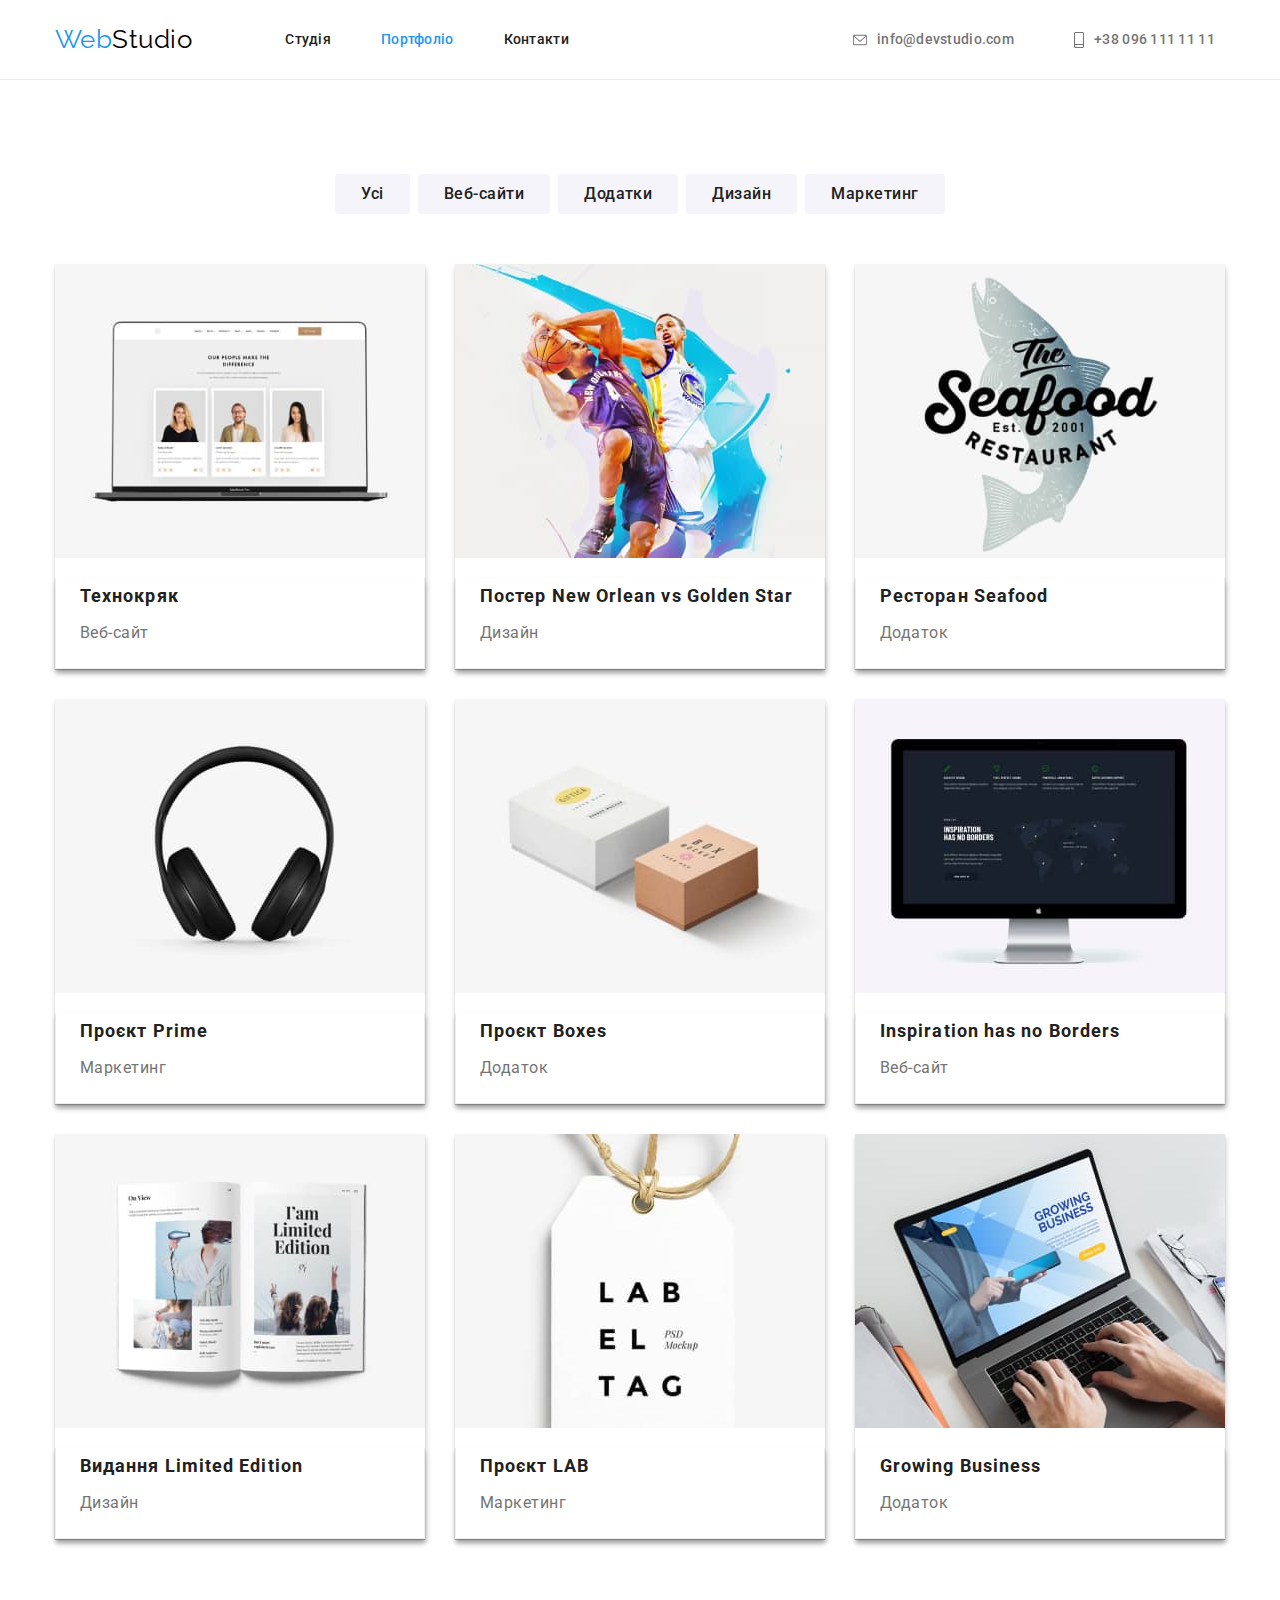
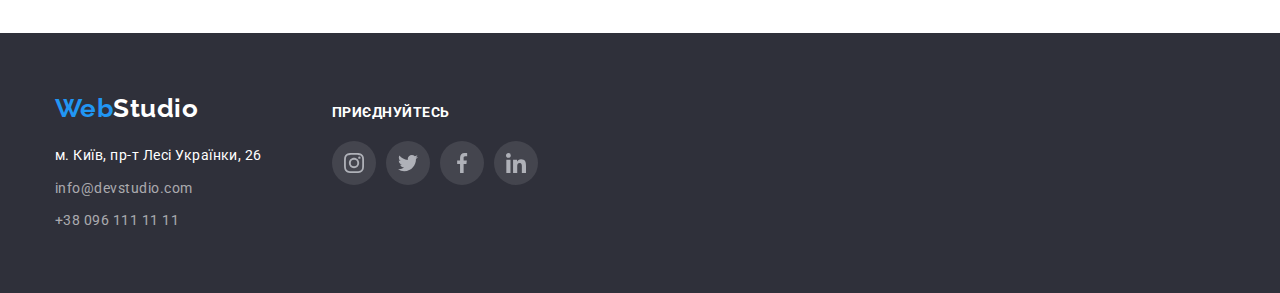
==== commit 1e746888: "Добавляє svg в header, footer , social icons" ====
--- a/portfolio.html
+++ b/portfolio.html
@@ -37,22 +37,28 @@
             </ul>
           </nav>
           <ul class="auth-nav list">
-            <li class="item">
+            <li class="item social-item">
               <a
                 href="mailto:info@devstudio.com"
                 target="_blank"
                 rel="noopener noreferrer nofollow"
-                class="link"
-                >info@devstudio.com</a
+                class="auth-social-link link"
+                ><svg class="auth-icon" width="16" height="12">
+                  <use href="./images/icons.svg#icon-mail"></use>
+                </svg>
+                info@devstudio.com</a
               >
             </li>
-            <li class="item">
+            <li class="item social-item">
               <a
                 href="tel:+380961111111"
                 target="_blank"
                 rel="noopener noreferrer nofollow"
-                class="link"
-                >+38 096 111 11 11</a
+                class="auth-social-link link"
+                ><svg class="auth-icon" width="10" height="16">
+                  <use href="./images/icons.svg#icon-phone"></use>
+                </svg>
+                +38 096 111 11 11</a
               >
             </li>
           </ul>
@@ -291,21 +297,57 @@
           </div>
           <div class="footer-icon">
             <h3 class="footer-subtitle">приєднуйтесь</h3>
-            <ul class="social-media-list list">
-              <li class="social-media-item">
-                <a class="link" href=""> <img class="icon-f" src="#" alt="" /></a>
-              </li>
-              <li class="social-media-item">
-                <a class="link" href=""> <img class="icon-f" src="#" alt="" /></a>
-              </li>
-              <li class="social-media-item">
-                <a class="link" href="">
-                  <img class="icon-f" src="#" alt="" />
+            <ul class="socials-list list">
+              <li class="socials-item">
+                <a
+                  class="socials-link icon-dark-bg"
+                  href=""
+                  taarget="_blank"
+                  rel="noopener norefferrer"
+                  aria-label="Instagram"
+                >
+                  <svg class="socials-icon" width="20" height="20">
+                    <use href="./images/icons.svg#icon-instagram"></use>
+                  </svg>
                 </a>
               </li>
-              <li class="social-media-item">
-                <a class="link" href="">
-                  <img class="icon-f" src="#" alt="" />
+              <li class="socials-item">
+                <a
+                  class="socials-link icon-dark-bg"
+                  href=""
+                  taarget="_blank"
+                  rel="noopener norefferrer"
+                  aria-label="Twitter"
+                >
+                  <svg class="socials-icon" width="20" height="20">
+                    <use href="./images/icons.svg#icon-twitter"></use>
+                  </svg>
+                </a>
+              </li>
+              <li class="socials-item">
+                <a
+                  class="socials-link icon-dark-bg"
+                  href=""
+                  taarget="_blank"
+                  rel="noopener norefferrer"
+                  aria-label="Facebook"
+                >
+                  <svg class="socials-icon" width="20" height="20">
+                    <use href="./images/icons.svg#icon-facebook"></use>
+                  </svg>
+                </a>
+              </li>
+              <li class="socials-item">
+                <a
+                  class="socials-link icon-dark-bg"
+                  href=""
+                  taarget="_blank"
+                  rel="noopener norefferrer"
+                  aria-label="Linkedin"
+                >
+                  <svg class="socials-icon" width="20" height="20">
+                    <use href="./images/icons.svg#icon-linkedin"></use>
+                  </svg>
                 </a>
               </li>
             </ul>
--- a/css/styles.css
+++ b/css/styles.css
@@ -123,55 +123,49 @@
 .auth-nav .item + .item {
   margin-left: 50px;
 }
-.auth-nav .link {
-  display: block;
+.auth-social-link {
+  display: flex;
   padding: 32px 0px;
-
+  align-items: center;
+  justify-content: center;
+  width: 161px;
+  height: 16px;
   color: var(--primary-text-color);
   font-weight: 500;
   font-size: 14px;
   line-height: 1.14;
   letter-spacing: 0.02em;
 }
-.auth-nav .link:hover,
-.auth-nav .link:focus {
+.auth-icon {
+  margin-right: 10px;
+  fill: currentColor;
+}
+.auth-social-link:hover,
+.auth-social-link:focus {
   color: var(--accent-text-color);
 }
+
+/* .auth-social-link:hover,
+.auth-social-link:focus {
+  fill: ;
+} */
 /*-------- section hero ----------*/
 .hero {
-  text-align: center;
-  background-color: #c4c4c4;
-  background-image: linear-gradient(to right, rgba(47, 48, 58, 0.4)),
-    url('../images/symbols/bg-hero.jpg');
-  background-size: contain;
+  margin-left: auto;
+  margin-right: auto;
   padding-top: 200px;
   padding-bottom: 200px;
   max-width: 1600px;
   height: 600px;
-  margin-left: auto;
-  margin-right: auto;
-  outline: 1px solid red;
-}
-/* .thumb {
-   height: 600px;
-  width: 1600px;
-}
-.thumb > .bg-image {
-  display: block;
-  height: 100%;
-  width: 100%;
-} */
-/* .overlay {
-  max-width: 1600px;
-  height: 600px;
-  margin-left: auto;
-  margin-right: auto;
-  outline: 1px solid red;
-  background-image: linear-gradient(to right rgba(47, 48, 58, 0.4));
-  /* background-repeat: no-repeat;
+  text-align: center;
+  background-color: #c4c4c4;
+  background-image: linear-gradient(rgba(49, 47, 58, 0.4), rgba(49, 47, 58, 0.4)),
+    url(../images/page-studiya/bg-hero.jpg);
+  box-shadow: 0px 4px 4px rgba(0, 0, 0, 0.25);
+  background-repeat: no-repeat;
+  background-position: center;
   background-size: cover;
-  background-position: center; */
-
+}
 .hero-title {
   width: 696px;
   margin: auto;
@@ -230,20 +224,25 @@
 }
 .adjectives-type .item {
   display: flex;
+  background-repeat: no-repeat;
+  background-position: center;
+  background-size: cover;
+  /* width: 70px;
+  height: 70px;
+  background-image: url(../images/antenna-1.png); */
 
   flex-direction: column;
   flex-wrap: wrap;
   width: 270px;
 }
+/* .icon {
+  display: flex;
+} */
 .adjectives-type .item::before {
   content: '';
   display: block;
   height: 120px;
-  /* background-image: url('../images/icons.svg/antenna\ 1.jpg'); */
-  /* outline: 1px solid green; */
-  /* background-image: url('../images/elements.png/antenna\ 1.png'),
-    url('../images/elements.png/clock\ 1.png'), url('../images/elements.png/diagram\ 1.png'),
-    url('../images/elements.png/astronaut\ 1.png');*/
+
   background-size: contain;
   background-repeat: no-repead;
   background-position: center;
@@ -345,31 +344,64 @@
   font-size: 16px;
   line-height: 1.18;
 }
-.team-contact {
-  display: flex;
-  margin: 0 32px 30px;
-}
-.team-contact-item:not(:last-child) {
-  margin-right: 10px;
-}
-
-/* --------section clients------ */
+.socials-list {
+  display: flex;
+  justify-content: center;
+  gap: 10px;
+  margin-bottom: 30px;
+}
+.socials-link {
+  display: flex;
+  justify-content: center;
+  align-items: center;
+  width: 44px;
+  height: 44px;
+  color: #afb1b8;
+  border-radius: 50%;
+  background-color: transparent;
+}
+.socials-icon {
+  fill: currentColor;
+}
+.socials-link:hover,
+.socials-link:focus {
+  color: white;
+  background-color: #2196f3;
+}
+
+/* --------section clients------  */
 .clients-list {
   display: flex;
   margin-top: 50px;
-  /* outline: 1px solid teal; */
 }
 .clients-item {
-  margin-right: 30px;
-  /* outline: 1px dashed greenyellow; */
-}
-.clients-item:last-child {
-  margin-right: 0;
-}
-.trend-mark {
   width: 170px;
   height: 92px;
-}
+  color: #afb1b8;
+  border: 1px solid #afb1b8;
+  /* box-shadow: rgb(0 0 0 / 25%); */
+}
+.clients-item:not(:last-child) {
+  margin-right: 30px;
+}
+.clients-link {
+  display: flex;
+  width: 170px;
+  height: 92px;
+  justify-content: center;
+  align-items: center;
+  color: #afb1b8;
+}
+.clients-icon {
+  color: currentColor;
+}
+.clients-link:hover,
+.clients-link:focus {
+  color: #2196f3;
+  border: 1px solid #2196f3;
+  /* box-shadow: 0px 1px 1px rgb(0 0 0 / 25%); */
+}
+
 /* -------footer-------*/
 .footer-wrapper {
   display: flex;
@@ -417,11 +449,10 @@
 .footer-icon {
   display: flex;
   flex-direction: column;
-}
-.icon-f {
-  width: 44px;
-  height: 44px;
-  /* outline: 1px solid wheat; */
+  align-items: flex-start;
+}
+.icon-dark-bg {
+  background-color: rgba(255, 255, 255, 0.1);
 }
 .footer-subtitle {
   margin-bottom: 20px;
@@ -429,20 +460,8 @@
   font-size: 14px;
   line-height: 1.14;
   text-transform: uppercase;
-
   color: var(--white-text-color);
 }
-.social-media-list {
-  display: flex;
-}
-.social-media-item {
-  margin-bottom: 20px;
-  margin-right: 10px;
-}
-.social-media-item:last-child {
-  margin-right: 0;
-}
-
 /* ---------portfolio page---------*/
 .btn {
   display: block;
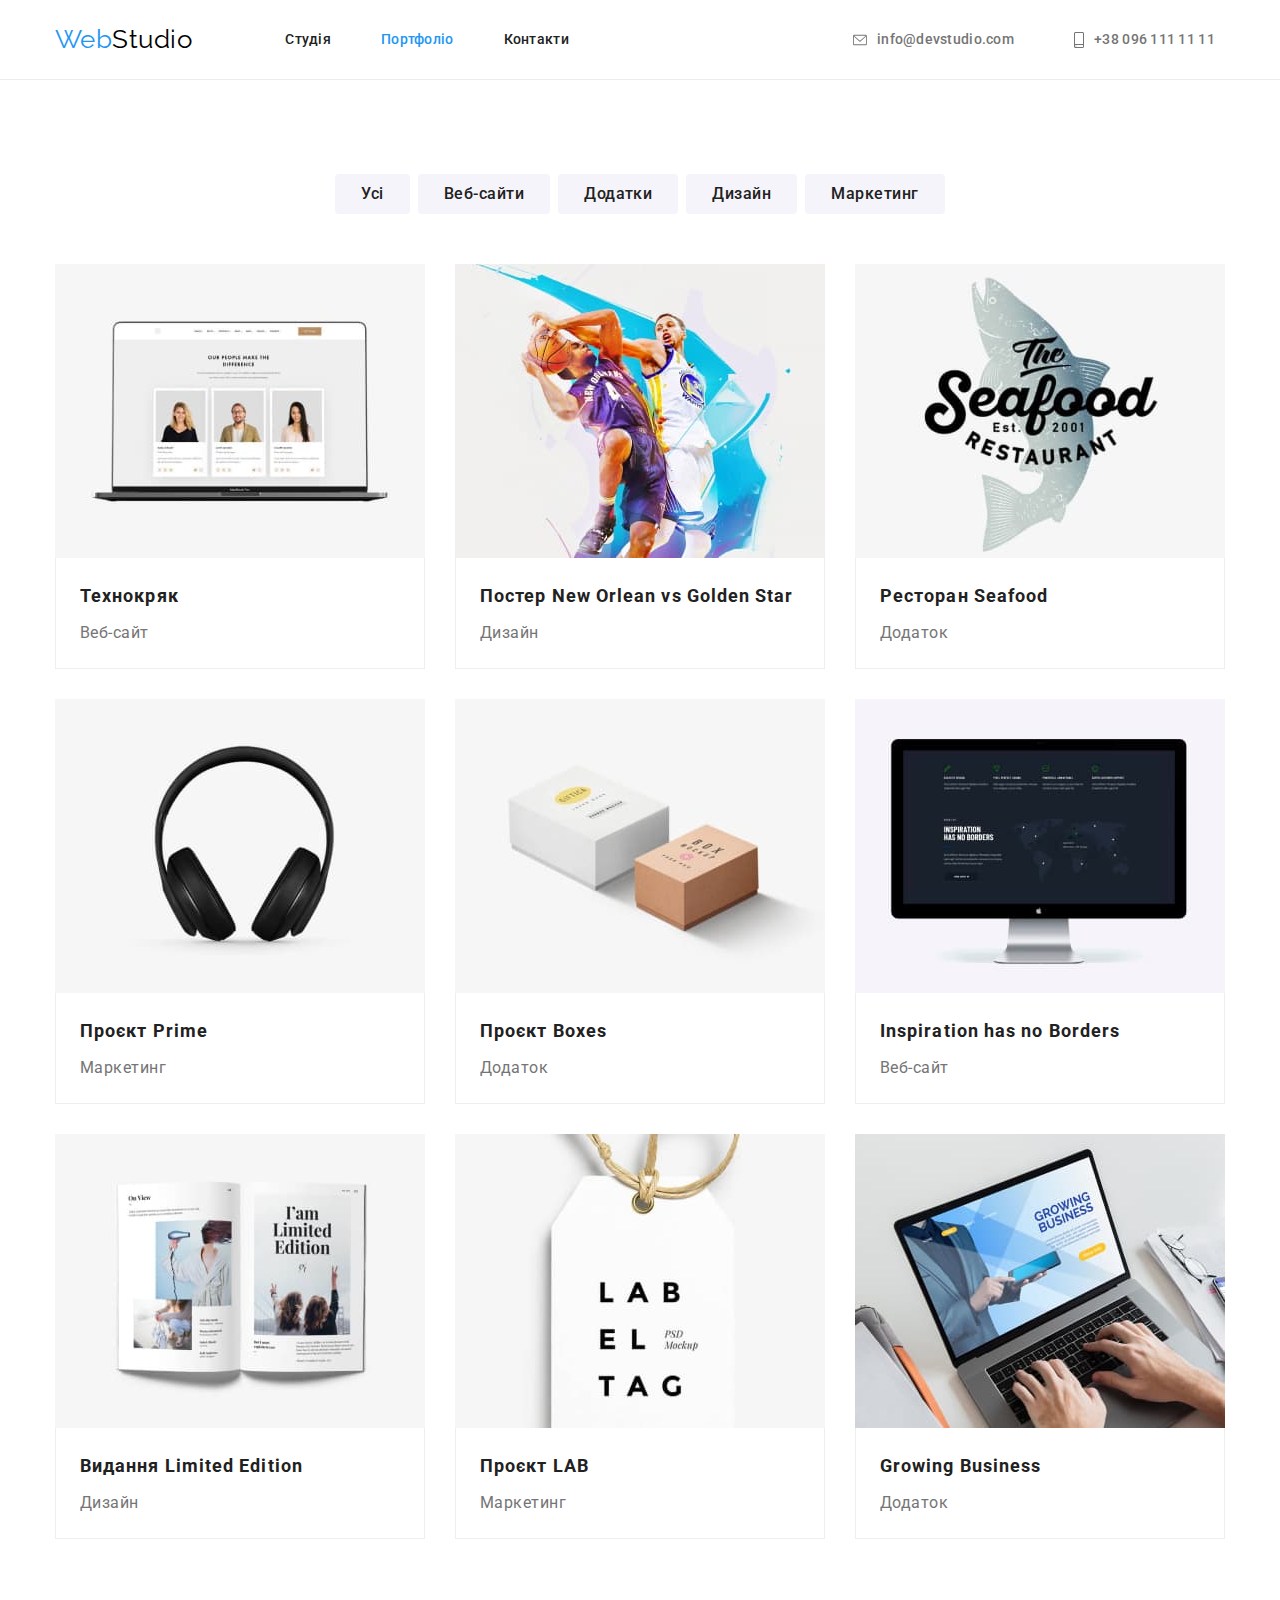
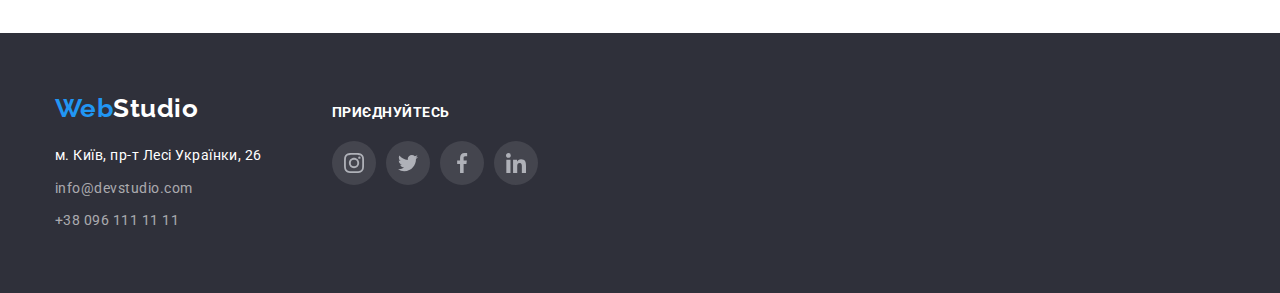
==== commit 225a328f: "Добавляе тінь та колір секції clients" ====
--- a/portfolio.html
+++ b/portfolio.html
@@ -302,7 +302,7 @@
                 <a
                   class="socials-link icon-dark-bg"
                   href=""
-                  taarget="_blank"
+                  target="_blank"
                   rel="noopener norefferrer"
                   aria-label="Instagram"
                 >
@@ -315,7 +315,7 @@
                 <a
                   class="socials-link icon-dark-bg"
                   href=""
-                  taarget="_blank"
+                  target="_blank"
                   rel="noopener norefferrer"
                   aria-label="Twitter"
                 >
@@ -328,7 +328,7 @@
                 <a
                   class="socials-link icon-dark-bg"
                   href=""
-                  taarget="_blank"
+                  target="_blank"
                   rel="noopener norefferrer"
                   aria-label="Facebook"
                 >
@@ -341,7 +341,7 @@
                 <a
                   class="socials-link icon-dark-bg"
                   href=""
-                  taarget="_blank"
+                  target="_blank"
                   rel="noopener norefferrer"
                   aria-label="Linkedin"
                 >
--- a/css/styles.css
+++ b/css/styles.css
@@ -219,56 +219,30 @@
 .adjectives {
   padding-bottom: 0;
 }
-.adjectives-type {
-  display: flex;
-}
-.adjectives-type .item {
-  display: flex;
-  background-repeat: no-repeat;
-  background-position: center;
-  background-size: cover;
-  /* width: 70px;
-  height: 70px;
-  background-image: url(../images/antenna-1.png); */
-
+.adjectives-list {
+  display: flex;
+}
+.adjectives-item {
+  display: flex;
   flex-direction: column;
   flex-wrap: wrap;
   width: 270px;
 }
-/* .icon {
-  display: flex;
-} */
-.adjectives-type .item::before {
-  content: '';
-  display: block;
+.adjectives-svg {
+  display: flex;
+  margin-bottom: 30px;
+  justify-content: center;
+  align-items: center;
+  width: 270px;
   height: 120px;
-
-  background-size: contain;
-  background-repeat: no-repead;
-  background-position: center;
-  background: var(--secondary-background-color);
+  background: #f5f4fa;
   border-radius: 4px;
 }
-/* -------icon for adjection------------- */
-.adjectives-type .item + .item {
-  margin-left: 30px;
-}
-.icon-antenna::before {
-  background-image: url('');
-}
-.icon-clock::before {
-  background-image: url('');
-}
-.icon-diagramma::before {
-  background-image: url('');
-}
-.icon-astronaut::before {
-  background-image: url('');
-}
-
+.adjectives-item:not(:last-child) {
+  margin-right: 30px;
+}
 .adjectives-title {
-  margin-top: 30px;
-  padding-bottom: 10px;
+  margin-bottom: 10px;
   color: var(--secondary-text-color);
   font-weight: 700;
   font-size: 14px;
@@ -370,19 +344,19 @@
 }
 
 /* --------section clients------  */
+.clients {
+  padding-top: 85px;
+}
 .clients-list {
   display: flex;
   margin-top: 50px;
 }
 .clients-item {
-  width: 170px;
-  height: 92px;
-  color: #afb1b8;
-  border: 1px solid #afb1b8;
-  /* box-shadow: rgb(0 0 0 / 25%); */
+  display: flex;
 }
 .clients-item:not(:last-child) {
   margin-right: 30px;
+  color: #afb1b8;
 }
 .clients-link {
   display: flex;
@@ -391,18 +365,30 @@
   justify-content: center;
   align-items: center;
   color: #afb1b8;
-}
-.clients-icon {
-  color: currentColor;
+  border: 1px solid #afb1b8;
+  border-radius: 4px;
+  box-shadow: 0px 0px 4px 0px rgba(0, 0, 0, 0.25);
 }
 .clients-link:hover,
 .clients-link:focus {
   color: #2196f3;
   border: 1px solid #2196f3;
-  /* box-shadow: 0px 1px 1px rgb(0 0 0 / 25%); */
-}
-
-/* -------footer-------*/
+  border-radius: 4px;
+}
+
+.clients-icon {
+  fill: #afb1b8;
+}
+.clients-icon:hover,
+.clients-icon:focus {
+  fill: var(--accent-text-color);
+}
+
+/* 
+  box-shadow: 0px 1px 1px rgb(0 0 0 / 25%); 
+
+
+/* --------------footer-------------*/
 .footer-wrapper {
   display: flex;
   align-items: baseline;
@@ -511,9 +497,33 @@
   justify-content: center;
   margin-bottom: 34px;
 }
+.proposition-list {
+  display: flex;
+  flex-wrap: wrap;
+  gap: 30px;
+}
+.proposition-link {
+  display: flex;
+  flex-direction: column;
+  align-items: flex-start;
+}
+.proposition-link:hover,
+.proposition-link:focus {
+  box-shadow: 0px 1px 1px rgba(0, 0, 0, 0.12), 0px 4px 4px rgba(0, 0, 0, 0.06),
+    1px 4px 6px rgba(0, 0, 0, 0.16);
+}
+.proposition-border:nth-last-child(-n + 3) {
+  margin-bottom: 0;
+}
+.proposition-border {
+  width: 370px;
+  border: 1px solid #eee;
+  border-top: 0;
+}
 .proposition-title {
   margin-left: 24px;
   margin-right: 24px;
+  padding-top: 20px;
   margin-bottom: 4px;
   font-weight: 700;
   font-size: 18px;
@@ -529,33 +539,3 @@
   line-height: 1.87;
   color: var(--primary-text-color);
 }
-.proposition-list {
-  display: flex;
-  flex-wrap: wrap;
-  gap: 30px;
-}
-.proposition-item {
-  box-shadow: 0px 1px 1px rgba(0, 0, 0, 0.12), 0px 4px 4px rgba(0, 0, 0, 0.06),
-    1px 4px 6px rgba(0, 0, 0, 0.16);
-}
-
-.proposition-link {
-  display: flex;
-
-  flex-direction: column;
-  align-items: flex-start;
-}
-.proposition-img {
-  margin-bottom: 20px;
-}
-.proposition-border:nth-last-child(-n + 3) {
-  margin-bottom: 0;
-}
-
-.proposition-border {
-  width: 370px;
-  border: 1px solid #eee;
-  border-top: 0;
-  box-shadow: 0px 1px 1px rgba(0, 0, 0, 0.12), 0px 4px 4px rgba(0, 0, 0, 0.06),
-    1px 4px 6px rgba(0, 0, 0, 0.16);
-}
